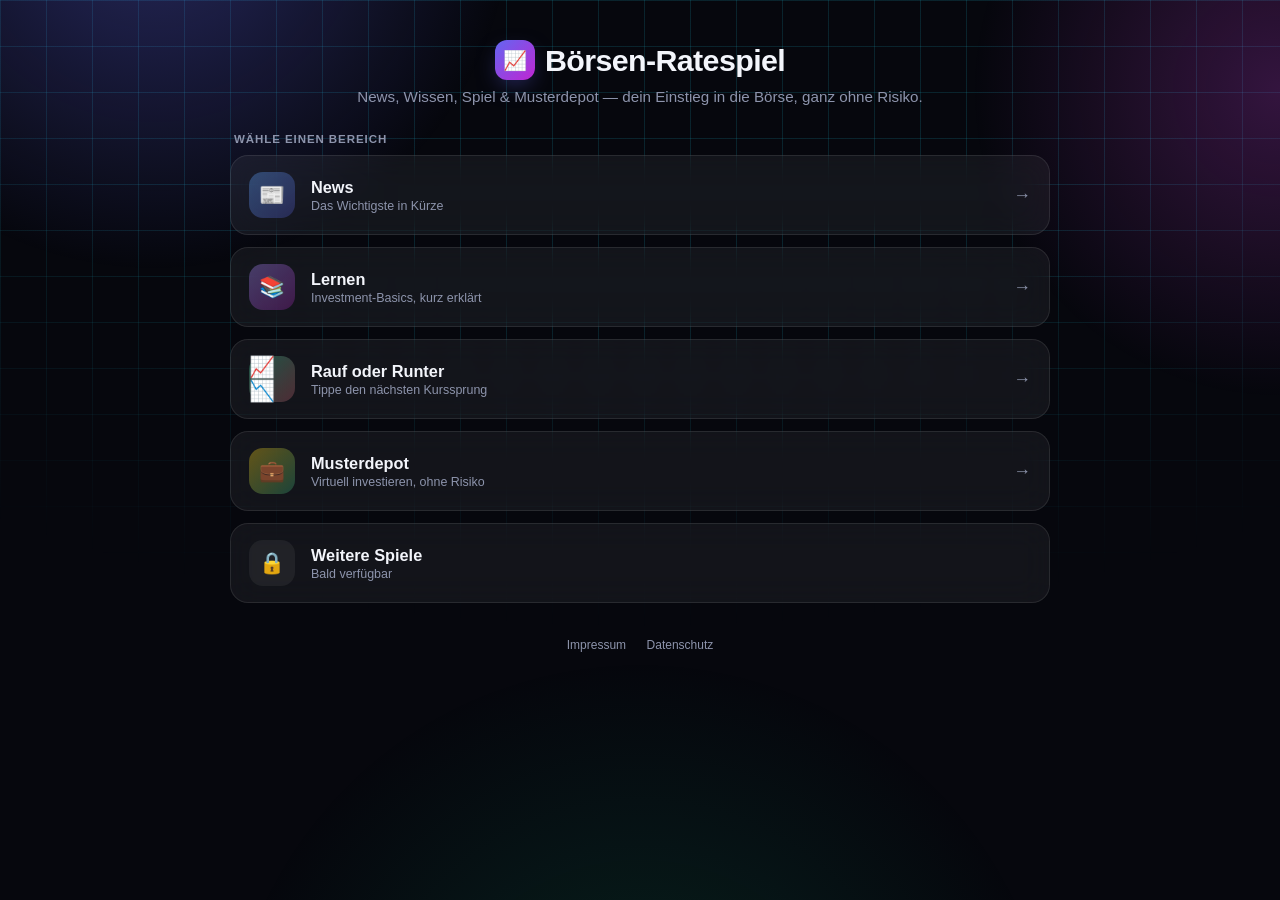
==== index.html @ 165e8d46 "Add subtle tech-grid background texture Dezentes, animiertes Punkt-/Liniengitter in der KI-Akzentfar" ====
<!DOCTYPE html>
<html lang="de">
<head>
<meta charset="UTF-8">
<meta name="viewport" content="width=device-width, initial-scale=1.0">
<title>Börsen-Ratespiel</title>
<meta name="description" content="News, Wissen, Spiel & Musterdepot — dein Einstieg in die Börse, ganz ohne Risiko.">
<meta name="theme-color" content="#06070d">

<meta property="og:type" content="website">
<meta property="og:locale" content="de_DE">
<meta property="og:title" content="Börsen-Ratespiel">
<meta property="og:description" content="News, Wissen, Spiel & Musterdepot — dein Einstieg in die Börse, ganz ohne Risiko.">
<meta property="og:image" content="https://wm-predit.github.io/boersen-ratespiel/og-image.jpg">
<meta property="og:url" content="https://wm-predit.github.io/boersen-ratespiel/">
<meta name="twitter:card" content="summary_large_image">
<meta name="twitter:title" content="Börsen-Ratespiel">
<meta name="twitter:description" content="News, Wissen, Spiel & Musterdepot — dein Einstieg in die Börse, ganz ohne Risiko.">
<meta name="twitter:image" content="https://wm-predit.github.io/boersen-ratespiel/og-image.jpg">

<link rel="manifest" href="manifest.json">
<link rel="icon" href="favicon.png">
<link rel="apple-touch-icon" href="apple-touch-icon.png">
<meta name="apple-mobile-web-app-capable" content="yes">
<meta name="apple-mobile-web-app-status-bar-style" content="black-translucent">
<meta name="apple-mobile-web-app-title" content="Börsenspiel">
<link rel="stylesheet" href="style.css">
</head>
<body>
  <div class="bg-grid" aria-hidden="true"></div>
  <div class="bg-glow" aria-hidden="true"></div>
  <div class="app">
    <header>
      <h1><span class="logo-badge">📈</span> Börsen-Ratespiel</h1>
      <p class="subtitle">News, Wissen, Spiel &amp; Musterdepot — dein Einstieg in die Börse, ganz ohne Risiko.</p>
    </header>

    <p class="menu-eyebrow">Wähle einen Bereich</p>
    <nav id="menu" class="menu">
      <button class="menu-item accent-blue" data-view="news-view">
        <span class="menu-icon">📰</span>
        <span class="menu-text">
          <span class="menu-label">News</span>
          <span class="menu-sub">Das Wichtigste in Kürze</span>
        </span>
        <span class="menu-arrow">→</span>
      </button>
      <button class="menu-item accent-purple" data-view="learn-view">
        <span class="menu-icon">📚</span>
        <span class="menu-text">
          <span class="menu-label">Lernen</span>
          <span class="menu-sub">Investment-Basics, kurz erklärt</span>
        </span>
        <span class="menu-arrow">→</span>
      </button>
      <button class="menu-item accent-game" data-view="game-view">
        <span class="menu-icon">📈📉</span>
        <span class="menu-text">
          <span class="menu-label">Rauf oder Runter</span>
          <span class="menu-sub">Tippe den nächsten Kurssprung</span>
        </span>
        <span class="menu-arrow">→</span>
      </button>
      <button class="menu-item accent-depot" data-view="depot-view">
        <span class="menu-icon">💼</span>
        <span class="menu-text">
          <span class="menu-label">Musterdepot</span>
          <span class="menu-sub">Virtuell investieren, ohne Risiko</span>
        </span>
        <span class="menu-arrow">→</span>
      </button>
      <button class="menu-item" disabled>
        <span class="menu-icon">🔒</span>
        <span class="menu-text">
          <span class="menu-label">Weitere Spiele</span>
          <span class="menu-sub">Bald verfügbar</span>
        </span>
      </button>
    </nav>

    <section id="news-view" class="view hidden">
      <button class="back-btn">← Zurück</button>

      <div class="ticker">
        <div id="tickerTrack" class="ticker-track"></div>
      </div>

      <div id="newsAiFazit" class="ai-fazit"></div>

      <div id="newsTop" class="news-top"></div>

      <div class="panel">
        <div class="depot-panel-head">
          <h2>📰 Markt-News</h2>
          <button id="newsShuffle" class="mini-btn">🔀 Neue Meldungen</button>
        </div>
        <ul id="newsList" class="info-list news-feed"></ul>
        <p class="panel-note">Kurz zusammengefasst, damit du nicht alles selbst durchlesen musst. Keine Anlageberatung.</p>
      </div>
    </section>

    <section id="learn-view" class="view hidden">
      <button class="back-btn">← Zurück</button>

      <div id="learnLevels" class="quiz-levels">
        <div class="panel">
          <h2>📚 Lernen</h2>
          <p class="panel-note quiz-intro">Wähle einen Schwierigkeitsgrad und beantworte Fragen zu Investment-Basics. 3 Leben, Punkte für jede richtige Antwort.</p>
          <ul id="learnLevelList" class="level-list"></ul>
        </div>
      </div>

      <div id="learnQuiz" class="quiz-play hidden">
        <div class="stats">
          <div class="stat"><span class="label">Frage</span><span id="quizProgress" class="value">1/5</span></div>
          <div class="stat"><span class="label">Punkte</span><span id="quizScore" class="value">0</span></div>
          <div class="stat"><span class="label">Leben</span><span id="quizLives" class="value">❤️❤️❤️</span></div>
        </div>

        <div class="quiz-progress-track"><div id="quizProgressBar" class="quiz-progress-bar"></div></div>

        <div class="panel quiz-panel">
          <h2 id="quizQuestion">Frage</h2>
          <ul id="quizAnswers" class="answer-list"></ul>
          <p id="quizExplanation" class="quiz-explanation hidden"></p>
          <button id="quizNext" class="btn next hidden">Weiter →</button>
        </div>
      </div>

      <div id="learnResult" class="quiz-result hidden">
        <div class="panel result-panel">
          <div id="resultEmoji" class="result-emoji">🎉</div>
          <h2 id="resultTitle">Geschafft!</h2>
          <p id="resultSummary" class="panel-note"></p>
          <div class="controls">
            <button id="resultRetry" class="btn next">Nochmal versuchen</button>
            <button id="resultBack" class="mini-btn">Zu den Leveln</button>
          </div>
        </div>
      </div>
    </section>

    <section id="depot-view" class="view hidden">
      <button class="back-btn">← Zurück</button>

      <div class="depot-hero">
        <span class="depot-hero-label">Kontostand</span>
        <span id="depotCash" class="depot-hero-value">0 €</span>
        <span id="depotReturn" class="depot-hero-return">0 %</span>
      </div>

      <div class="depot-substats">
        <div class="stat"><span class="label">Depotwert</span><span id="depotHoldingsValue" class="value">0 €</span></div>
        <div class="stat"><span class="label">Gesamt</span><span id="depotTotal" class="value">0 €</span></div>
      </div>

      <button id="aiAdvisorBtn" class="ai-advisor-btn">
        <span class="ai-advisor-icon">🤖</span>
        <span class="ai-advisor-text">
          <span class="ai-advisor-title">KI-Berater</span>
          <span class="ai-advisor-sub">Lass dein Depot analysieren</span>
        </span>
        <span class="ai-advisor-arrow">→</span>
      </button>

      <div class="panel depot-panel">
        <div class="depot-panel-head">
          <h2>💼 Musterdepot</h2>
          <button id="depotToggle" class="mini-btn start">▶️ Simulation starten</button>
        </div>
        <p id="depotLiveHint" class="live-hint hidden"><span class="live-dot"></span> Live — Kurse bewegen sich automatisch, du kannst jederzeit kaufen/verkaufen.</p>
        <ul id="depotStocks" class="stock-list"></ul>
        <p class="panel-note">Virtuelles Geld, fiktive Kurse (Random Walk) — kein echtes Marktdaten-Feed, keine Anlageberatung.</p>
      </div>

      <p class="hint depot-reset-hint">Etwas verklickt? <button id="depotReset" class="link-btn">Depot zurücksetzen</button></p>
    </section>

    <section id="game-view" class="view hidden">
      <button class="back-btn">← Zurück</button>

      <div class="stats">
        <div class="stat"><span class="label">Runde</span><span id="round" class="value">1</span></div>
        <div class="stat"><span class="label">Punkte</span><span id="score" class="value">0</span></div>
        <div class="stat"><span class="label">Serie</span><span id="streak" class="value">0</span><span id="multiplierBadge" class="multiplier-badge hidden">×1</span></div>
        <div class="stat"><span class="label">Bestserie</span><span id="best" class="value">0</span></div>
      </div>

      <div class="round-timer-track"><div id="roundTimerBar" class="round-timer-bar"></div></div>

      <div class="chart-wrap">
        <canvas id="chart" width="800" height="360"></canvas>
        <div id="banner" class="banner hidden"></div>
        <div id="streakToast" class="streak-toast hidden"></div>
      </div>

      <div class="controls">
        <button id="btnUp" class="btn up">📈 Rauf</button>
        <button id="btnDown" class="btn down">📉 Runter</button>
        <button id="btnNext" class="btn next hidden">Nächste Runde →</button>
      </div>

      <p class="hint">Hinweis: Die Kursverläufe sind zufällig simuliert (kein echtes Marktdaten-Feed) — nur zum Üben deines Gefühls für Trends, Volatilität und Rauschen.</p>
    </section>

    <footer class="app-footer">
      <a href="impressum.html">Impressum</a>
      <a href="datenschutz.html">Datenschutz</a>
    </footer>
  </div>

  <div id="confirmModal" class="modal-overlay hidden">
    <div class="modal-panel">
      <p id="confirmModalText"></p>
      <div class="controls">
        <button id="confirmModalCancel" class="mini-btn">Abbrechen</button>
        <button id="confirmModalOk" class="btn down">Zurücksetzen</button>
      </div>
    </div>
  </div>

  <div id="aiModal" class="modal-overlay hidden">
    <div class="modal-panel ai-panel">
      <div class="ai-chat-header">
        <span class="ai-avatar">🤖</span>
        <span class="ai-chat-title">KI-Berater</span>
        <button id="aiModalClose" class="ai-close" aria-label="Schließen">✕</button>
      </div>
      <div id="aiChatBody" class="ai-chat-body"></div>
      <p class="ai-disclaimer">Regelbasierte Analyse deines simulierten Depots, keine echte Anlageberatung.</p>
    </div>
  </div>

  <script src="script.js"></script>
</body>
</html>
---- style.css ----
@font-face {
  font-family: 'Outfit';
  font-style: normal;
  font-weight: 400 800;
  font-display: swap;
  src: url('fonts/outfit-variable.woff2') format('woff2-variations'), url('fonts/outfit-variable.woff2') format('woff2');
}

:root {
  --bg: #06070d;
  --panel: rgba(255, 255, 255, 0.055);
  --panel-border: rgba(255, 255, 255, 0.09);
  --panel-hover: rgba(255, 255, 255, 0.09);
  --text: #f3f5fb;
  --muted: #8d94ac;
  --green: #34d399;
  --green-2: #10b981;
  --red: #fb7185;
  --red-2: #f43f5e;
  --blue: #60a5fa;
  --blue-2: #6366f1;
  --purple: #a78bfa;
  --purple-2: #c026d3;
  --accent: #6366f1;
  --ai: #22d3ee;
  --ai-2: #0891b2;
  --shadow: 0 20px 50px -20px rgba(0, 0, 0, 0.6);
}

* { box-sizing: border-box; }

body {
  margin: 0;
  min-height: 100vh;
  background: var(--bg);
  color: var(--text);
  font-family: 'Outfit', -apple-system, BlinkMacSystemFont, "Segoe UI", Roboto, sans-serif;
  display: flex;
  justify-content: center;
  padding: 40px 16px;
  position: relative;
  overflow-x: hidden;
  -webkit-font-smoothing: antialiased;
}

.bg-glow {
  position: fixed;
  inset: 0;
  z-index: 0;
  pointer-events: none;
  background:
    radial-gradient(600px circle at 12% -10%, rgba(99, 102, 241, 0.35), transparent 60%),
    radial-gradient(560px circle at 100% 10%, rgba(217, 70, 239, 0.22), transparent 55%),
    radial-gradient(700px circle at 50% 120%, rgba(16, 185, 129, 0.16), transparent 60%);
  animation: drift 18s ease-in-out infinite alternate;
}

.bg-grid {
  position: fixed;
  inset: 0;
  z-index: 0;
  pointer-events: none;
  background-image:
    linear-gradient(rgba(34, 211, 238, 0.14) 1px, transparent 1px),
    linear-gradient(90deg, rgba(34, 211, 238, 0.14) 1px, transparent 1px);
  background-size: 46px 46px;
  mask-image: radial-gradient(ellipse 90% 70% at 50% 0%, #000 50%, transparent 100%);
  -webkit-mask-image: radial-gradient(ellipse 90% 70% at 50% 0%, #000 50%, transparent 100%);
  animation: gridDrift 30s linear infinite;
}

@keyframes gridDrift {
  from { background-position: 0 0, 0 0; }
  to { background-position: 42px 42px, 42px 42px; }
}

@keyframes drift {
  from { transform: translate3d(0, 0, 0) scale(1); }
  to { transform: translate3d(0, 20px, 0) scale(1.05); }
}

.app {
  width: 100%;
  max-width: 820px;
  position: relative;
  z-index: 1;
}

header {
  text-align: center;
  margin-bottom: 28px;
  animation: fadeInUp 0.5s ease both;
}

h1 {
  margin: 0 0 8px;
  font-size: 1.9rem;
  font-weight: 800;
  letter-spacing: -0.02em;
  display: flex;
  align-items: center;
  justify-content: center;
  gap: 10px;
}

.logo-badge {
  display: inline-flex;
  align-items: center;
  justify-content: center;
  width: 40px;
  height: 40px;
  border-radius: 12px;
  background: linear-gradient(135deg, var(--blue-2), var(--purple-2));
  font-size: 1.2rem;
  box-shadow: 0 8px 24px -8px rgba(99, 102, 241, 0.6);
}

.subtitle {
  margin: 0;
  color: var(--muted);
  font-size: 0.95rem;
}

/* Menu */

.menu-eyebrow {
  margin: 0 0 10px 4px;
  color: var(--muted);
  font-size: 0.72rem;
  font-weight: 700;
  text-transform: uppercase;
  letter-spacing: 0.08em;
  animation: fadeInUp 0.4s ease both;
}

.menu {
  display: flex;
  flex-direction: column;
  gap: 12px;
}

.menu-item {
  display: flex;
  align-items: center;
  gap: 16px;
  width: 100%;
  background: var(--panel);
  border: 1px solid var(--panel-border);
  backdrop-filter: blur(16px);
  -webkit-backdrop-filter: blur(16px);
  color: var(--text);
  border-radius: 18px;
  padding: 16px 18px;
  font-family: inherit;
  text-align: left;
  cursor: pointer;
  transition: transform 0.18s cubic-bezier(.2,.8,.2,1), background 0.18s ease, box-shadow 0.18s ease, border-color 0.18s ease;
  opacity: 0;
  animation: fadeInUp 0.5s cubic-bezier(.2,.8,.2,1) forwards;
}

.menu:nth-child(1) .menu-item:nth-child(1) { animation-delay: 0.05s; }
.menu .menu-item:nth-child(1) { animation-delay: 0.05s; }
.menu .menu-item:nth-child(2) { animation-delay: 0.12s; }
.menu .menu-item:nth-child(3) { animation-delay: 0.19s; }
.menu .menu-item:nth-child(4) { animation-delay: 0.26s; }

.menu-item:not(:disabled):hover {
  transform: translateY(-2px);
  background: var(--panel-hover);
  border-color: rgba(255, 255, 255, 0.16);
  box-shadow: var(--shadow);
}

.menu-item:not(:disabled):active { transform: translateY(0) scale(0.98); }
.menu-item:disabled { opacity: 0.35; cursor: default; }

.menu-icon {
  flex-shrink: 0;
  display: flex;
  align-items: center;
  justify-content: center;
  width: 46px;
  height: 46px;
  border-radius: 14px;
  font-size: 1.3rem;
  background: rgba(255, 255, 255, 0.06);
}

.menu-item.accent-blue .menu-icon { background: linear-gradient(135deg, rgba(96,165,250,0.35), rgba(99,102,241,0.25)); }
.menu-item.accent-purple .menu-icon { background: linear-gradient(135deg, rgba(167,139,250,0.35), rgba(192,38,211,0.25)); }
.menu-item.accent-game .menu-icon { background: linear-gradient(135deg, rgba(52,211,153,0.35), rgba(251,113,133,0.25)); }
.menu-item.accent-depot .menu-icon { background: linear-gradient(135deg, rgba(250,204,21,0.35), rgba(52,211,153,0.25)); }

.menu-text {
  flex: 1;
  display: flex;
  flex-direction: column;
  gap: 2px;
  min-width: 0;
}

.menu-label { font-size: 1.02rem; font-weight: 700; }
.menu-sub { font-size: 0.78rem; color: var(--muted); }

.menu-arrow {
  color: var(--muted);
  font-size: 1.1rem;
  transition: transform 0.18s ease, color 0.18s ease;
}

.menu-item:not(:disabled):hover .menu-arrow {
  transform: translateX(3px);
  color: var(--text);
}

/* Views */

.view {
  animation: fadeInUp 0.35s cubic-bezier(.2,.8,.2,1) both;
}

.view.hidden { display: none !important; }

.back-btn {
  display: inline-flex;
  align-items: center;
  gap: 6px;
  background: none;
  border: none;
  color: var(--muted);
  font-family: inherit;
  font-size: 0.9rem;
  font-weight: 600;
  cursor: pointer;
  padding: 8px 0;
  margin-bottom: 12px;
  transition: color 0.15s ease, transform 0.15s ease;
}

.back-btn:hover { color: var(--text); transform: translateX(-2px); }

@keyframes fadeInUp {
  from { opacity: 0; transform: translateY(14px); }
  to { opacity: 1; transform: translateY(0); }
}

/* Game */

.stats {
  display: flex;
  justify-content: space-between;
  gap: 12px;
  margin-bottom: 18px;
}

@media (max-width: 480px) {
  .stats {
    flex-wrap: wrap;
  }
  .stats .stat {
    flex: 1 1 calc(50% - 6px);
  }
}

.stat {
  position: relative;
  flex: 1;
  background: var(--panel);
  border: 1px solid var(--panel-border);
  border-radius: 14px;
  padding: 12px 10px;
  text-align: center;
}

.multiplier-badge {
  position: absolute;
  top: -8px;
  right: -6px;
  background: linear-gradient(135deg, #facc15, #fb923c);
  color: #1a1200;
  font-size: 0.62rem;
  font-weight: 800;
  padding: 3px 7px;
  border-radius: 999px;
  box-shadow: 0 4px 10px -2px rgba(250, 204, 21, 0.6);
  animation: badgePop 0.3s cubic-bezier(.2,.8,.2,1) both;
}

@keyframes badgePop {
  from { transform: scale(0); }
  to { transform: scale(1); }
}

.round-timer-track {
  height: 6px;
  border-radius: 6px;
  background: rgba(255, 255, 255, 0.08);
  margin-bottom: 14px;
  overflow: hidden;
}

.round-timer-bar {
  height: 100%;
  background: linear-gradient(90deg, var(--blue-2), var(--purple-2));
  border-radius: 6px;
  transition: width 0.1s linear;
}

.round-timer-bar.urgent {
  background: linear-gradient(90deg, var(--red-2), var(--red));
}

.streak-toast {
  position: absolute;
  top: 14px;
  left: 50%;
  transform: translateX(-50%) scale(0.8);
  background: linear-gradient(135deg, rgba(250, 204, 21, 0.22), rgba(251, 146, 60, 0.22));
  border: 1px solid rgba(250, 204, 21, 0.5);
  color: #facc15;
  font-weight: 800;
  font-size: 0.85rem;
  padding: 8px 16px;
  border-radius: 999px;
  white-space: nowrap;
  opacity: 0;
}

.streak-toast.pop {
  animation: streakToastPop 1.8s cubic-bezier(.2,.8,.2,1) both;
}

@keyframes streakToastPop {
  0% { opacity: 0; transform: translateX(-50%) scale(0.8) translateY(-6px); }
  15% { opacity: 1; transform: translateX(-50%) scale(1.05) translateY(0); }
  25% { transform: translateX(-50%) scale(1) translateY(0); }
  80% { opacity: 1; }
  100% { opacity: 0; transform: translateX(-50%) scale(0.95) translateY(-4px); }
}

.stat .label {
  display: block;
  font-size: 0.68rem;
  color: var(--muted);
  text-transform: uppercase;
  letter-spacing: 0.06em;
}

.stat .value {
  display: block;
  font-size: 1.5rem;
  font-weight: 800;
  margin-top: 3px;
  font-variant-numeric: tabular-nums;
  transition: transform 0.25s cubic-bezier(.2,.8,.2,1);
}

.stat .value.bump { transform: scale(1.25); }

.chart-wrap {
  position: relative;
  background: var(--panel);
  border: 1px solid var(--panel-border);
  border-radius: 20px;
  padding: 14px;
  margin-bottom: 20px;
  box-shadow: var(--shadow);
}

canvas {
  width: 100%;
  height: auto;
  display: block;
  border-radius: 12px;
}

.banner {
  position: absolute;
  top: 50%;
  left: 50%;
  transform: translate(-50%, -50%) scale(0.9);
  padding: 16px 26px;
  border-radius: 16px;
  font-size: 1.35rem;
  font-weight: 800;
  text-align: center;
  backdrop-filter: blur(10px);
  -webkit-backdrop-filter: blur(10px);
  box-shadow: 0 16px 40px -12px rgba(0,0,0,0.6);
  animation: popIn 0.35s cubic-bezier(.2,.8,.2,1) both;
}

@keyframes popIn {
  from { opacity: 0; transform: translate(-50%, -50%) scale(0.75); }
  to { opacity: 1; transform: translate(-50%, -50%) scale(1); }
}

.banner.hidden { display: none; }
.banner.correct { background: rgba(52, 211, 153, 0.16); color: var(--green); border: 1px solid rgba(52, 211, 153, 0.4); }
.banner.wrong { background: rgba(251, 113, 133, 0.16); color: var(--red); border: 1px solid rgba(251, 113, 133, 0.4); }

.controls {
  display: flex;
  gap: 12px;
  margin-bottom: 16px;
}

.btn {
  flex: 1;
  padding: 15px 16px;
  border: none;
  border-radius: 14px;
  font-family: inherit;
  font-size: 1rem;
  font-weight: 700;
  cursor: pointer;
  transition: transform 0.15s cubic-bezier(.2,.8,.2,1), box-shadow 0.15s ease, opacity 0.15s ease;
  color: white;
}

.btn:not(:disabled):hover { transform: translateY(-2px); }
.btn:not(:disabled):active { transform: translateY(0) scale(0.97); }
.btn:disabled { opacity: 0.35; cursor: default; }

.btn.up {
  background: linear-gradient(135deg, var(--green), var(--green-2));
  box-shadow: 0 12px 24px -10px rgba(16, 185, 129, 0.6);
}

.btn.down {
  background: linear-gradient(135deg, var(--red), var(--red-2));
  box-shadow: 0 12px 24px -10px rgba(244, 63, 94, 0.6);
}

.btn.next {
  background: linear-gradient(135deg, var(--blue-2), var(--purple-2));
  box-shadow: 0 12px 24px -10px rgba(99, 102, 241, 0.6);
  flex: 1 1 100%;
}

.hint {
  text-align: center;
  color: var(--muted);
  font-size: 0.8rem;
  margin-top: 8px;
}

/* Panels (News / Lernen) */

.panel {
  background: var(--panel);
  border: 1px solid var(--panel-border);
  border-radius: 20px;
  padding: 18px 20px;
  margin-top: 4px;
  box-shadow: var(--shadow);
}

.panel h2 {
  margin: 0 0 14px;
  font-size: 1.15rem;
  font-weight: 800;
}

.info-list {
  list-style: none;
  margin: 0;
  padding: 0;
  display: flex;
  flex-direction: column;
  gap: 4px;
}

.info-list li {
  display: flex;
  flex-direction: column;
  gap: 3px;
  padding: 12px 14px;
  border-left: 3px solid var(--accent);
  border-radius: 0 12px 12px 0;
  background: rgba(255, 255, 255, 0.03);
  transition: background 0.15s ease, transform 0.15s ease;
}

.info-list li:hover {
  background: rgba(255, 255, 255, 0.06);
  transform: translateX(2px);
}

.info-list li:nth-child(4n+1) { border-left-color: var(--blue); }
.info-list li:nth-child(4n+2) { border-left-color: var(--purple); }
.info-list li:nth-child(4n+3) { border-left-color: var(--green); }
.info-list li:nth-child(4n+4) { border-left-color: var(--red); }

.info-headline {
  font-weight: 700;
  font-size: 0.95rem;
}

.info-desc {
  color: var(--muted);
  font-size: 0.85rem;
  line-height: 1.45;
}

.panel-note {
  margin: 16px 0 0;
  color: var(--muted);
  font-size: 0.72rem;
  text-align: center;
}

/* News */

.ticker {
  position: relative;
  overflow: hidden;
  background: linear-gradient(90deg, rgba(251, 113, 133, 0.16), rgba(250, 204, 21, 0.12));
  border: 1px solid rgba(251, 113, 133, 0.3);
  border-radius: 12px;
  padding: 8px 0;
  margin-bottom: 16px;
}

.ticker::before {
  content: '🔴 LIVE';
  position: absolute;
  left: 0;
  top: 0;
  bottom: 0;
  display: flex;
  align-items: center;
  padding: 0 10px;
  font-size: 0.68rem;
  font-weight: 800;
  background: var(--bg);
  color: var(--red);
  z-index: 2;
  box-shadow: 8px 0 12px -4px var(--bg);
}

.ticker-track {
  display: inline-block;
  white-space: nowrap;
  padding-left: 90px;
  font-size: 0.78rem;
  font-weight: 600;
  color: var(--text);
  animation: tickerScroll 30s linear infinite;
}

@keyframes tickerScroll {
  from { transform: translateX(0); }
  to { transform: translateX(-50%); }
}

.news-top {
  position: relative;
  background: linear-gradient(135deg, rgba(250, 204, 21, 0.14), rgba(251, 146, 60, 0.08));
  border: 1px solid rgba(250, 204, 21, 0.35);
  border-radius: 20px;
  padding: 20px 20px 18px;
  margin-bottom: 16px;
  box-shadow: var(--shadow);
}

.news-top-ribbon {
  display: inline-block;
  background: linear-gradient(135deg, #facc15, #fb923c);
  color: #1a1200;
  font-size: 0.68rem;
  font-weight: 800;
  padding: 4px 10px;
  border-radius: 999px;
  margin-bottom: 10px;
}

.news-top h3 {
  margin: 8px 0 6px;
  font-size: 1.15rem;
  font-weight: 800;
}

.news-top p {
  margin: 0;
  color: var(--muted);
  font-size: 0.88rem;
  line-height: 1.5;
}

.news-chip {
  display: inline-block;
  font-size: 0.65rem;
  font-weight: 700;
  padding: 3px 8px;
  border-radius: 999px;
  margin-right: 6px;
}

.news-chip.category {
  background: rgba(96, 165, 250, 0.18);
  color: var(--blue);
}

.news-chip.sentiment {
  background: rgba(255, 255, 255, 0.08);
  color: var(--text);
}

.news-meta {
  display: flex;
  align-items: center;
  gap: 4px;
  margin-bottom: 2px;
}

.news-impact {
  margin-left: auto;
  font-size: 0.7rem;
  opacity: 0.9;
}

.news-feed li {
  animation: fadeInUp 0.3s ease both;
}

.news-feed li:nth-child(1) { animation-delay: 0.05s; }
.news-feed li:nth-child(2) { animation-delay: 0.1s; }
.news-feed li:nth-child(3) { animation-delay: 0.15s; }

/* Musterdepot */

.depot-hero {
  text-align: center;
  background: var(--panel);
  border: 1px solid var(--panel-border);
  border-radius: 20px;
  padding: 22px 16px 18px;
  margin-bottom: 12px;
  box-shadow: var(--shadow);
}

.depot-hero-label {
  display: block;
  font-size: 0.72rem;
  font-weight: 700;
  color: var(--muted);
  text-transform: uppercase;
  letter-spacing: 0.06em;
}

.depot-hero-value {
  display: block;
  font-size: 2.6rem;
  font-weight: 800;
  font-variant-numeric: tabular-nums;
  margin: 4px 0 10px;
  line-height: 1.1;
}

.depot-hero-return {
  display: inline-block;
  background: rgba(255, 255, 255, 0.07);
  padding: 4px 14px;
  border-radius: 999px;
  font-size: 0.85rem;
  font-weight: 700;
}

.depot-substats {
  display: grid;
  grid-template-columns: 1fr 1fr;
  gap: 12px;
  margin-bottom: 18px;
}

.depot-panel-head {
  display: flex;
  align-items: center;
  justify-content: space-between;
  gap: 12px;
  margin-bottom: 14px;
}

.depot-panel-head h2 { margin: 0; }

.mini-btn {
  background: rgba(255, 255, 255, 0.08);
  border: 1px solid var(--panel-border);
  color: var(--text);
  font-family: inherit;
  font-size: 0.78rem;
  font-weight: 700;
  padding: 8px 12px;
  border-radius: 10px;
  cursor: pointer;
  transition: transform 0.15s ease, background 0.15s ease;
  white-space: nowrap;
}

.mini-btn:hover:not(:disabled) { background: rgba(255, 255, 255, 0.14); transform: translateY(-1px); }
.mini-btn:active:not(:disabled) { transform: translateY(0) scale(0.96); }
.mini-btn:disabled { opacity: 0.3; cursor: default; }

.mini-btn.buy { background: rgba(52, 211, 153, 0.18); border-color: rgba(52, 211, 153, 0.4); color: var(--green); }
.mini-btn.buy:hover:not(:disabled) { background: rgba(52, 211, 153, 0.28); }

.mini-btn.sell { background: rgba(251, 113, 133, 0.18); border-color: rgba(251, 113, 133, 0.4); color: var(--red); }
.mini-btn.sell:hover:not(:disabled) { background: rgba(251, 113, 133, 0.28); }

.mini-btn.start { background: rgba(52, 211, 153, 0.18); border-color: rgba(52, 211, 153, 0.4); color: var(--green); }
.mini-btn.start:hover:not(:disabled) { background: rgba(52, 211, 153, 0.28); }

.mini-btn.stop { background: rgba(250, 204, 21, 0.18); border-color: rgba(250, 204, 21, 0.4); color: #facc15; }
.mini-btn.stop:hover:not(:disabled) { background: rgba(250, 204, 21, 0.28); }

.live-hint {
  display: flex;
  align-items: center;
  gap: 8px;
  margin: 0 0 14px;
  font-size: 0.78rem;
  color: var(--muted);
}

.live-dot {
  width: 8px;
  height: 8px;
  border-radius: 50%;
  background: var(--green);
  box-shadow: 0 0 0 rgba(52, 211, 153, 0.6);
  animation: livePulse 1.6s ease infinite;
}

@keyframes livePulse {
  0% { box-shadow: 0 0 0 0 rgba(52, 211, 153, 0.6); }
  70% { box-shadow: 0 0 0 6px rgba(52, 211, 153, 0); }
  100% { box-shadow: 0 0 0 0 rgba(52, 211, 153, 0); }
}

.stock-price.flash-up, .stock-price.flash-down {
  border-radius: 4px;
  animation: priceFlash 1s ease;
}

.stock-price.flash-up { color: var(--green); }
.stock-price.flash-down { color: var(--red); }

@keyframes priceFlash {
  from { background: rgba(255, 255, 255, 0.18); }
  to { background: transparent; }
}

.stock-list {
  list-style: none;
  margin: 0;
  padding: 0;
  display: flex;
  flex-direction: column;
  gap: 8px;
}

.stock-row {
  display: flex;
  align-items: center;
  justify-content: space-between;
  gap: 12px;
  padding: 12px 14px;
  background: rgba(255, 255, 255, 0.03);
  border-radius: 12px;
  flex-wrap: wrap;
}

.stock-info {
  display: flex;
  flex-direction: column;
  gap: 2px;
  min-width: 0;
}

.stock-name { font-weight: 700; font-size: 0.95rem; }
.stock-price { font-size: 0.8rem; color: var(--muted); }
.stock-position { font-size: 0.78rem; color: var(--blue); }

.stock-actions {
  display: flex;
  gap: 8px;
  flex-shrink: 0;
}

.link-btn {
  background: none;
  border: none;
  color: var(--blue);
  font-family: inherit;
  font-size: inherit;
  font-weight: 700;
  cursor: pointer;
  padding: 0;
  text-decoration: underline;
}

.depot-reset-hint { margin-top: 14px; }

/* Lernen: Quiz */

.quiz-intro { margin: 0 0 16px; text-align: left; }

.level-list {
  list-style: none;
  margin: 0;
  padding: 0;
  display: flex;
  flex-direction: column;
  gap: 10px;
}

.level-row .level-btn { width: 100%; }

.quiz-progress-track {
  height: 6px;
  border-radius: 6px;
  background: rgba(255, 255, 255, 0.08);
  margin-bottom: 16px;
  overflow: hidden;
}

.quiz-progress-bar {
  height: 100%;
  background: linear-gradient(90deg, var(--blue-2), var(--purple-2));
  border-radius: 6px;
  transition: width 0.3s ease;
}

.quiz-panel h2 { font-size: 1.15rem; line-height: 1.4; }

.answer-list {
  list-style: none;
  margin: 0;
  padding: 0;
  display: flex;
  flex-direction: column;
  gap: 10px;
}

.answer-btn {
  width: 100%;
  text-align: left;
  background: rgba(255, 255, 255, 0.05);
  border: 1px solid var(--panel-border);
  color: var(--text);
  font-family: inherit;
  font-size: 0.92rem;
  font-weight: 600;
  padding: 13px 16px;
  border-radius: 12px;
  cursor: pointer;
  transition: background 0.15s ease, transform 0.15s ease, border-color 0.15s ease;
}

.answer-btn:not(:disabled):hover {
  background: rgba(255, 255, 255, 0.09);
  transform: translateY(-1px);
}

.answer-btn:disabled { cursor: default; }

.answer-btn.correct {
  background: rgba(52, 211, 153, 0.2);
  border-color: var(--green);
  color: var(--green);
}

.answer-btn.wrong {
  background: rgba(251, 113, 133, 0.2);
  border-color: var(--red);
  color: var(--red);
}

.quiz-explanation {
  margin: 14px 0 0;
  padding: 12px 14px;
  border-radius: 12px;
  font-size: 0.85rem;
  line-height: 1.5;
  background: rgba(255, 255, 255, 0.04);
}

.quiz-explanation.correct { color: var(--green); }
.quiz-explanation.wrong { color: var(--red); }

#quizNext { margin-top: 16px; }

.result-panel {
  text-align: center;
  padding: 32px 20px;
  animation: resultPopIn 0.4s cubic-bezier(.2,.8,.2,1) both;
}

@keyframes resultPopIn {
  from { opacity: 0; transform: scale(0.9); }
  to { opacity: 1; transform: scale(1); }
}

.result-emoji { font-size: 3rem; margin-bottom: 8px; }

.result-panel h2 { margin: 0 0 8px; font-size: 1.4rem; }

.result-panel .controls { margin-top: 20px; margin-bottom: 0; }

/* Confirm modal */

.modal-overlay {
  position: fixed;
  inset: 0;
  z-index: 100;
  display: flex;
  align-items: center;
  justify-content: center;
  padding: 20px;
  background: rgba(6, 7, 13, 0.7);
  backdrop-filter: blur(4px);
  -webkit-backdrop-filter: blur(4px);
  animation: fadeInUp 0.2s ease both;
}

.modal-overlay.hidden { display: none !important; }

.modal-panel {
  width: 100%;
  max-width: 360px;
  background: var(--panel);
  border: 1px solid var(--panel-border);
  border-radius: 18px;
  padding: 22px 20px;
  box-shadow: var(--shadow);
  backdrop-filter: blur(20px);
  -webkit-backdrop-filter: blur(20px);
  animation: resultPopIn 0.25s cubic-bezier(.2,.8,.2,1) both;
}

.modal-panel p {
  margin: 0 0 18px;
  font-size: 0.92rem;
  line-height: 1.5;
  text-align: center;
}

.modal-panel .controls { margin: 0; }

/* Legal pages (Impressum / Datenschutz) */

.legal-panel h2 {
  margin: 24px 0 8px;
  font-size: 1rem;
}

.legal-panel h2:first-child { margin-top: 0; }

.legal-panel p {
  margin: 0 0 4px;
  color: var(--muted);
  font-size: 0.88rem;
  line-height: 1.6;
}

.legal-panel a { color: var(--blue); }

.app-footer {
  text-align: center;
  margin-top: 28px;
  padding-top: 4px;
}

.app-footer a {
  color: var(--muted);
  font-size: 0.75rem;
  text-decoration: none;
  margin: 0 8px;
}

.app-footer a:hover { color: var(--text); text-decoration: underline; }

/* KI-Berater */

.ai-advisor-btn {
  display: flex;
  align-items: center;
  gap: 14px;
  width: 100%;
  background: linear-gradient(135deg, rgba(34, 211, 238, 0.14), rgba(8, 145, 178, 0.08));
  border: 1px solid rgba(34, 211, 238, 0.35);
  border-radius: 18px;
  padding: 14px 18px;
  margin-bottom: 16px;
  color: var(--text);
  font-family: inherit;
  text-align: left;
  cursor: pointer;
  position: relative;
  overflow: hidden;
  transition: transform 0.15s ease, border-color 0.15s ease;
}

.ai-advisor-btn::before {
  content: '';
  position: absolute;
  inset: -2px;
  border-radius: 20px;
  padding: 2px;
  background: conic-gradient(from 0deg, var(--ai), transparent 30%, var(--ai), transparent 60%, var(--ai));
  -webkit-mask: linear-gradient(#000 0 0) content-box, linear-gradient(#000 0 0);
  -webkit-mask-composite: xor;
  mask-composite: exclude;
  opacity: 0.5;
  animation: aiGlowSpin 4s linear infinite;
  pointer-events: none;
}

@keyframes aiGlowSpin {
  to { transform: rotate(360deg); }
}

.ai-advisor-btn:hover { transform: translateY(-2px); border-color: rgba(34, 211, 238, 0.6); }
.ai-advisor-btn:active { transform: translateY(0) scale(0.98); }

.ai-advisor-icon {
  flex-shrink: 0;
  display: flex;
  align-items: center;
  justify-content: center;
  width: 44px;
  height: 44px;
  border-radius: 14px;
  font-size: 1.3rem;
  background: rgba(34, 211, 238, 0.16);
}

.ai-advisor-text { flex: 1; display: flex; flex-direction: column; gap: 2px; }
.ai-advisor-title { font-weight: 700; font-size: 0.98rem; color: var(--ai); }
.ai-advisor-sub { font-size: 0.78rem; color: var(--muted); }
.ai-advisor-arrow { color: var(--ai); font-size: 1.1rem; }

.ai-panel {
  max-width: 420px;
  display: flex;
  flex-direction: column;
  max-height: 80vh;
}

.ai-chat-header {
  display: flex;
  align-items: center;
  gap: 10px;
  margin-bottom: 14px;
}

.ai-avatar {
  width: 36px;
  height: 36px;
  border-radius: 50%;
  background: linear-gradient(135deg, var(--ai), var(--ai-2));
  display: flex;
  align-items: center;
  justify-content: center;
  font-size: 1.05rem;
  flex-shrink: 0;
}

.ai-chat-title { font-weight: 800; flex: 1; }

.ai-close {
  background: rgba(255, 255, 255, 0.08);
  border: none;
  color: var(--text);
  width: 28px;
  height: 28px;
  border-radius: 50%;
  cursor: pointer;
  font-size: 0.85rem;
}

.ai-chat-body {
  display: flex;
  flex-direction: column;
  gap: 10px;
  overflow-y: auto;
  min-height: 100px;
}

.ai-bubble {
  background: rgba(34, 211, 238, 0.1);
  border: 1px solid rgba(34, 211, 238, 0.25);
  border-radius: 14px 14px 14px 4px;
  padding: 12px 14px;
  font-size: 0.88rem;
  line-height: 1.5;
  align-self: flex-start;
  max-width: 100%;
  animation: aiBubbleIn 0.25s cubic-bezier(.2,.8,.2,1) both;
}

@keyframes aiBubbleIn {
  from { opacity: 0; transform: translateY(6px) scale(0.97); }
  to { opacity: 1; transform: translateY(0) scale(1); }
}

.ai-typing-bubble { padding: 14px 18px; }

.ai-typing-dots { display: inline-flex; gap: 4px; }

.ai-typing-dots span {
  width: 7px;
  height: 7px;
  border-radius: 50%;
  background: var(--ai);
  animation: aiTypingBounce 1.2s ease-in-out infinite;
}

.ai-typing-dots span:nth-child(2) { animation-delay: 0.15s; }
.ai-typing-dots span:nth-child(3) { animation-delay: 0.3s; }

@keyframes aiTypingBounce {
  0%, 60%, 100% { transform: translateY(0); opacity: 0.5; }
  30% { transform: translateY(-5px); opacity: 1; }
}

.ai-disclaimer {
  margin: 14px 0 0;
  font-size: 0.68rem;
  color: var(--muted);
  text-align: center;
}

.ai-fazit {
  background: rgba(34, 211, 238, 0.08);
  border: 1px solid rgba(34, 211, 238, 0.25);
  border-radius: 12px;
  padding: 10px 14px;
  margin-bottom: 14px;
  font-size: 0.82rem;
  color: var(--text);
  line-height: 1.5;
}

.ai-badge {
  display: inline-block;
  background: linear-gradient(135deg, var(--ai), var(--ai-2));
  color: #052228;
  font-weight: 800;
  font-size: 0.68rem;
  padding: 3px 9px;
  border-radius: 999px;
  margin-right: 8px;
}

/* Confetti */

.confetti-piece {
  position: fixed;
  top: -12px;
  z-index: 50;
  border-radius: 2px;
  pointer-events: none;
  animation: confetti-fall linear forwards;
}

@keyframes confetti-fall {
  to { transform: translateY(110vh) rotate(540deg); opacity: 0.9; }
}

.hidden { display: none !important; }

@media (prefers-reduced-motion: reduce) {
  *, *::before, *::after { animation-duration: 0.01ms !important; animation-iteration-count: 1 !important; }
}
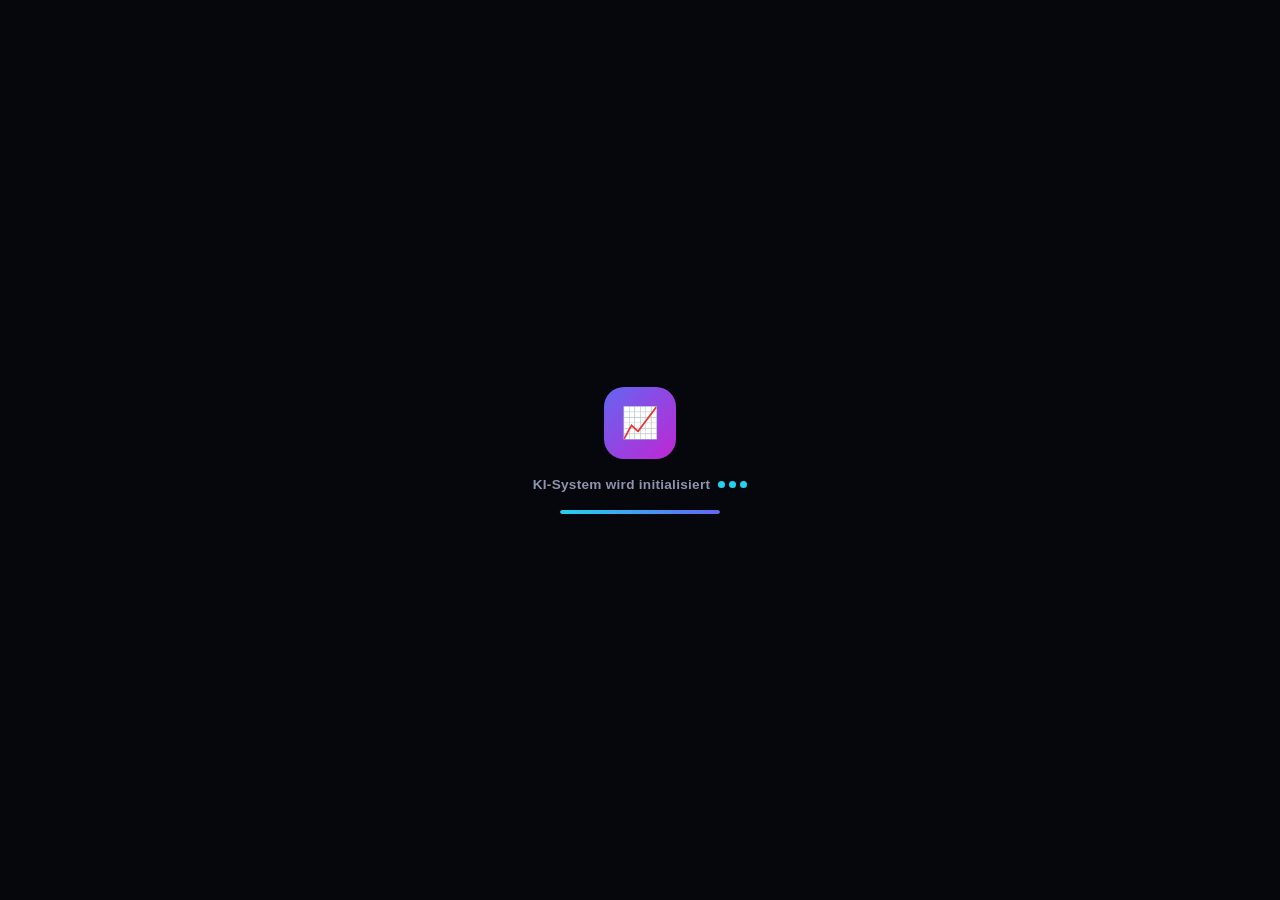
==== commit 32433503: "Add AI-themed boot splash on first load Kurze "KI-System wird initialisiert..."-Animation (~1.3s) be" ====
--- a/index.html
+++ b/index.html
@@ -27,6 +27,17 @@
 <link rel="stylesheet" href="style.css">
 </head>
 <body>
+  <div id="bootSplash" class="boot-splash">
+    <div class="boot-badge">📈</div>
+    <div class="boot-text">KI-System wird initialisiert<span class="ai-typing-dots"><span></span><span></span><span></span></span></div>
+    <div class="boot-bar-track"><div class="boot-bar-fill"></div></div>
+  </div>
+  <script>
+    if (sessionStorage.getItem('boersenspiel_booted')) {
+      document.getElementById('bootSplash').style.display = 'none';
+    }
+  </script>
+
   <div class="bg-grid" aria-hidden="true"></div>
   <div class="bg-glow" aria-hidden="true"></div>
   <div class="app">
--- a/style.css
+++ b/style.css
@@ -982,6 +982,74 @@
 
 .app-footer a:hover { color: var(--text); text-decoration: underline; }
 
+/* Boot-Splash */
+
+.boot-splash {
+  position: fixed;
+  inset: 0;
+  z-index: 300;
+  display: flex;
+  flex-direction: column;
+  align-items: center;
+  justify-content: center;
+  gap: 18px;
+  background: var(--bg);
+  transition: opacity 0.5s ease;
+}
+
+.boot-splash.hide { opacity: 0; pointer-events: none; }
+
+.boot-badge {
+  width: 72px;
+  height: 72px;
+  border-radius: 20px;
+  background: linear-gradient(135deg, var(--blue-2), var(--purple-2));
+  display: flex;
+  align-items: center;
+  justify-content: center;
+  font-size: 1.9rem;
+  box-shadow: 0 0 0 0 rgba(34, 211, 238, 0.5);
+  animation: bootPulse 1.6s ease-in-out infinite;
+}
+
+@keyframes bootPulse {
+  0% { box-shadow: 0 0 0 0 rgba(34, 211, 238, 0.5); }
+  70% { box-shadow: 0 0 0 22px rgba(34, 211, 238, 0); }
+  100% { box-shadow: 0 0 0 0 rgba(34, 211, 238, 0); }
+}
+
+.boot-text {
+  display: flex;
+  align-items: center;
+  gap: 8px;
+  color: var(--muted);
+  font-size: 0.85rem;
+  font-weight: 600;
+  letter-spacing: 0.02em;
+}
+
+.boot-text .ai-typing-dots span { background: var(--ai); }
+
+.boot-bar-track {
+  width: 160px;
+  height: 4px;
+  border-radius: 4px;
+  background: rgba(255, 255, 255, 0.08);
+  overflow: hidden;
+}
+
+.boot-bar-fill {
+  height: 100%;
+  width: 0%;
+  border-radius: 4px;
+  background: linear-gradient(90deg, var(--ai), var(--blue-2));
+  animation: bootFill 1.1s ease forwards;
+}
+
+@keyframes bootFill {
+  to { width: 100%; }
+}
+
 /* KI-Berater */
 
 .ai-advisor-btn {
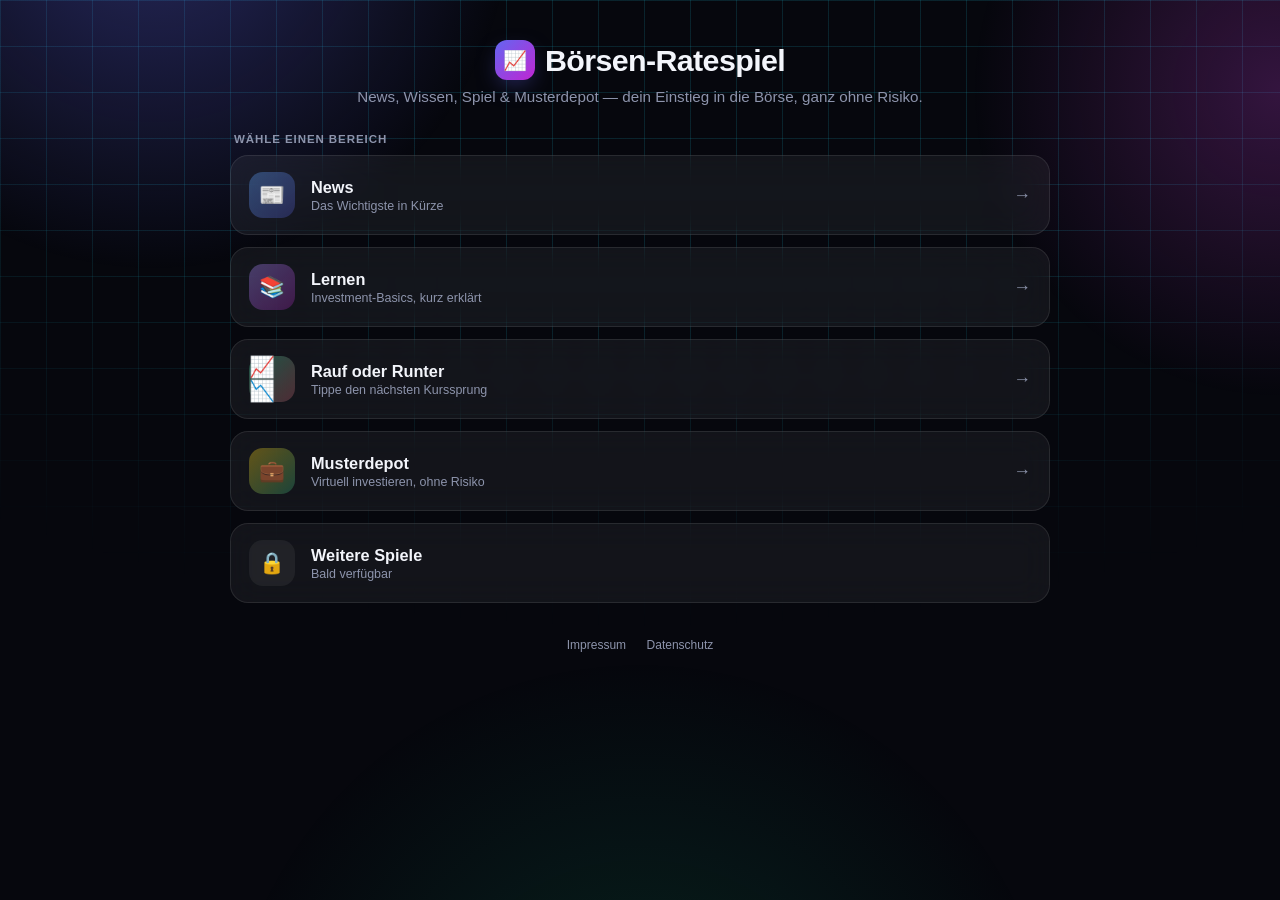
==== commit 0c6aa694: "Add privacy-friendly visitor analytics (GoatCounter) Max wollte sehen, wie viele Leute die App schon" ====
--- a/index.html
+++ b/index.html
@@ -6,17 +6,18 @@
 <title>Börsen-Ratespiel</title>
 <meta name="description" content="News, Wissen, Spiel & Musterdepot — dein Einstieg in die Börse, ganz ohne Risiko.">
 <meta name="theme-color" content="#06070d">
+<link rel="canonical" href="https://boersen-ratespiel.github.io/">
 
 <meta property="og:type" content="website">
 <meta property="og:locale" content="de_DE">
 <meta property="og:title" content="Börsen-Ratespiel">
 <meta property="og:description" content="News, Wissen, Spiel & Musterdepot — dein Einstieg in die Börse, ganz ohne Risiko.">
-<meta property="og:image" content="https://wm-predit.github.io/boersen-ratespiel/og-image.jpg">
-<meta property="og:url" content="https://wm-predit.github.io/boersen-ratespiel/">
+<meta property="og:image" content="https://boersen-ratespiel.github.io/og-image.jpg">
+<meta property="og:url" content="https://boersen-ratespiel.github.io/">
 <meta name="twitter:card" content="summary_large_image">
 <meta name="twitter:title" content="Börsen-Ratespiel">
 <meta name="twitter:description" content="News, Wissen, Spiel & Musterdepot — dein Einstieg in die Börse, ganz ohne Risiko.">
-<meta name="twitter:image" content="https://wm-predit.github.io/boersen-ratespiel/og-image.jpg">
+<meta name="twitter:image" content="https://boersen-ratespiel.github.io/og-image.jpg">
 
 <link rel="manifest" href="manifest.json">
 <link rel="icon" href="favicon.png">
@@ -25,6 +26,8 @@
 <meta name="apple-mobile-web-app-status-bar-style" content="black-translucent">
 <meta name="apple-mobile-web-app-title" content="Börsenspiel">
 <link rel="stylesheet" href="style.css">
+
+<script data-goatcounter="https://boersen-ratespiel.goatcounter.com/count" async src="//gc.zgo.at/count.js"></script>
 </head>
 <body>
   <div id="bootSplash" class="boot-splash">
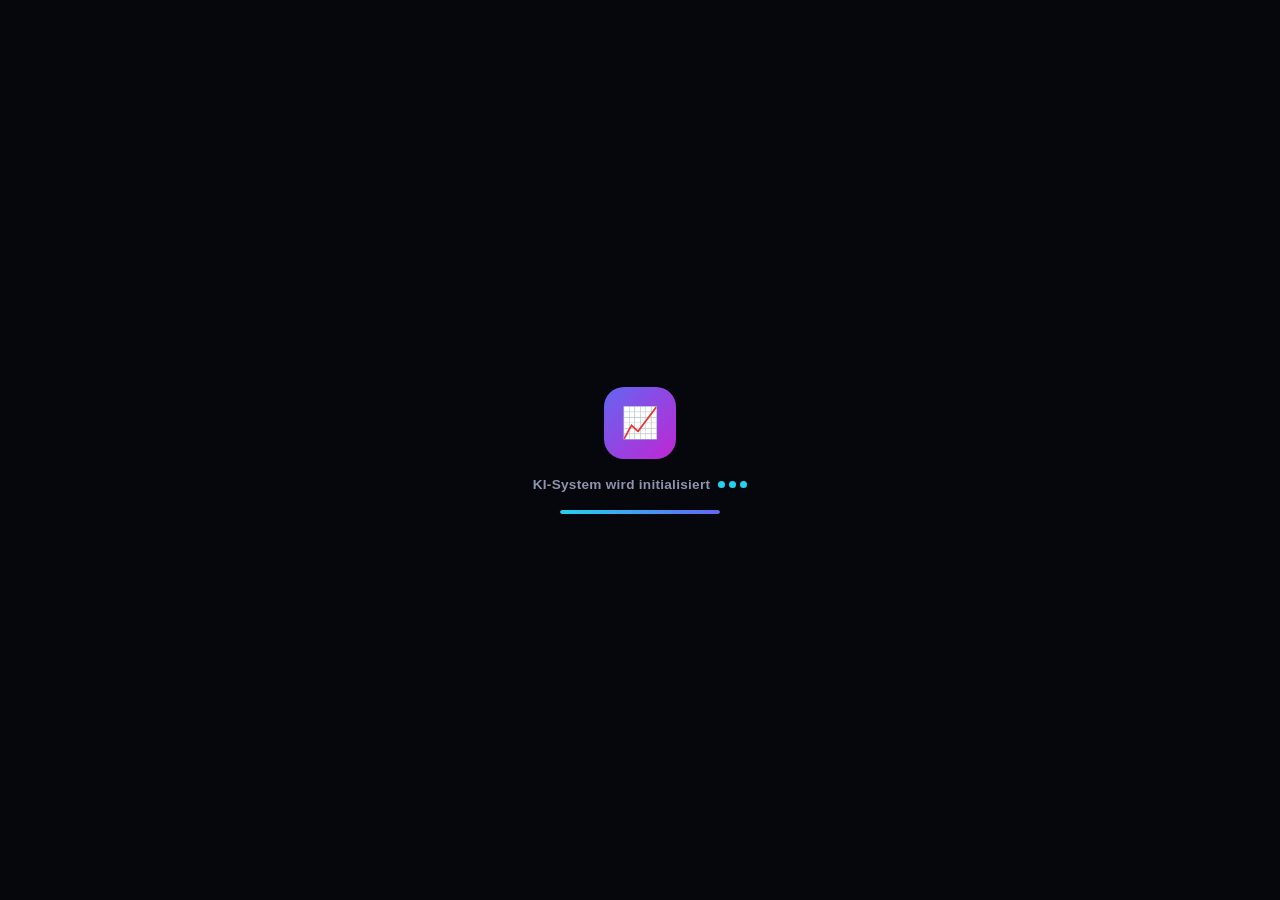
==== commit 1acdb29e: "Add live news from Destatis and ECB, plus UI polish News: scripts/update_news.py fetches the RSS fee" ====
--- a/index.html
+++ b/index.html
@@ -95,9 +95,11 @@
     <section id="news-view" class="view hidden">
       <button class="back-btn">← Zurück</button>
 
-      <div class="ticker">
+      <div class="ticker" data-label="📰 AKTUELL">
         <div id="tickerTrack" class="ticker-track"></div>
       </div>
+
+      <p id="newsStatus" class="news-status hidden" role="status"></p>
 
       <div id="newsAiFazit" class="ai-fazit"></div>
 
@@ -105,11 +107,11 @@
 
       <div class="panel">
         <div class="depot-panel-head">
-          <h2>📰 Markt-News</h2>
+          <h2>📰 Meldungen</h2>
           <button id="newsShuffle" class="mini-btn">🔀 Neue Meldungen</button>
         </div>
         <ul id="newsList" class="info-list news-feed"></ul>
-        <p class="panel-note">Kurz zusammengefasst, damit du nicht alles selbst durchlesen musst. Keine Anlageberatung.</p>
+        <p id="newsNote" class="panel-note"></p>
       </div>
     </section>
 
@@ -224,7 +226,7 @@
   </div>
 
   <div id="confirmModal" class="modal-overlay hidden">
-    <div class="modal-panel">
+    <div class="modal-panel" role="alertdialog" aria-modal="true" aria-describedby="confirmModalText">
       <p id="confirmModalText"></p>
       <div class="controls">
         <button id="confirmModalCancel" class="mini-btn">Abbrechen</button>
@@ -234,7 +236,7 @@
   </div>
 
   <div id="aiModal" class="modal-overlay hidden">
-    <div class="modal-panel ai-panel">
+    <div class="modal-panel ai-panel" role="dialog" aria-modal="true" aria-label="KI-Berater">
       <div class="ai-chat-header">
         <span class="ai-avatar">🤖</span>
         <span class="ai-chat-title">KI-Berater</span>
--- a/style.css
+++ b/style.css
@@ -524,7 +524,7 @@
 }
 
 .ticker::before {
-  content: '🔴 LIVE';
+  content: attr(data-label);
   position: absolute;
   left: 0;
   top: 0;
@@ -543,12 +543,14 @@
 .ticker-track {
   display: inline-block;
   white-space: nowrap;
-  padding-left: 90px;
+  padding-left: 116px;
   font-size: 0.78rem;
   font-weight: 600;
   color: var(--text);
-  animation: tickerScroll 30s linear infinite;
-}
+  animation: tickerScroll 60s linear infinite;
+}
+
+.ticker:hover .ticker-track { animation-play-state: paused; }
 
 @keyframes tickerScroll {
   from { transform: translateX(0); }
@@ -620,6 +622,72 @@
   font-size: 0.7rem;
   opacity: 0.9;
 }
+
+.news-chip.category[data-cat="Markt"] { background: rgba(96, 165, 250, 0.18); color: var(--blue); }
+.news-chip.category[data-cat="Politik"] { background: rgba(167, 139, 250, 0.18); color: var(--purple); }
+.news-chip.category[data-cat="Unternehmen"] { background: rgba(52, 211, 153, 0.16); color: var(--green); }
+.news-chip.category[data-cat="Trend"] { background: rgba(250, 204, 21, 0.16); color: #facc15; }
+.news-chip.category[data-cat="Geldpolitik"] { background: rgba(167, 139, 250, 0.18); color: var(--purple); }
+.news-chip.category[data-cat="Preise"] { background: rgba(250, 204, 21, 0.16); color: #facc15; }
+.news-chip.category[data-cat="Konjunktur"] { background: rgba(96, 165, 250, 0.18); color: var(--blue); }
+.news-chip.category[data-cat="Arbeit"] { background: rgba(52, 211, 153, 0.16); color: var(--green); }
+.news-chip.category[data-cat="Wirtschaft"] { background: rgba(255, 255, 255, 0.08); color: var(--muted); }
+
+.news-lang {
+  display: inline-block;
+  padding: 1px 6px;
+  border-radius: 6px;
+  border: 1px solid var(--panel-border);
+  font-size: 0.62rem;
+  font-weight: 800;
+  letter-spacing: 0.04em;
+  vertical-align: 1px;
+}
+
+.news-status {
+  margin: 0 0 16px;
+  padding: 10px 14px;
+  border-radius: 12px;
+  border: 1px solid rgba(250, 204, 21, 0.35);
+  background: rgba(250, 204, 21, 0.1);
+  color: #fde68a;
+  font-size: 0.8rem;
+  line-height: 1.4;
+}
+
+.news-loading {
+  margin: 0;
+  color: var(--muted);
+  font-size: 0.9rem;
+  text-align: center;
+}
+
+.news-source {
+  display: block;
+  margin-top: 4px;
+  color: var(--muted);
+  font-size: 0.72rem;
+}
+
+.news-source.example { color: #fde68a; }
+
+.news-source a,
+.panel-note a {
+  color: var(--blue);
+  text-decoration: none;
+}
+
+.news-source a:hover,
+.panel-note a:hover { text-decoration: underline; }
+
+a.info-headline,
+a.news-top-link {
+  color: inherit;
+  text-decoration: none;
+}
+
+a.info-headline:hover,
+a.news-top-link:hover { text-decoration: underline; text-underline-offset: 3px; }
 
 .news-feed li {
   animation: fadeInUp 0.3s ease both;
@@ -1238,6 +1306,36 @@
   to { transform: translateY(110vh) rotate(540deg); opacity: 0.9; }
 }
 
+/* Tastatur-Fokus: sichtbarer Ring, nur bei Tastaturbedienung (nicht bei Mausklick) */
+
+:focus-visible {
+  outline: 2px solid var(--blue);
+  outline-offset: 3px;
+}
+
+.ai-advisor-btn:focus-visible,
+.ai-close:focus-visible { outline-color: var(--ai); }
+
+/* Touch: Bedienelemente auf Fingergröße (mind. 44px), sonst sind Kaufen/Verkaufen/Zurück auf dem Handy leicht zu verfehlen */
+
+@media (pointer: coarse) {
+  .back-btn,
+  .mini-btn { min-height: 44px; }
+
+  .link-btn {
+    display: inline-block;
+    padding: 12px 6px;
+  }
+
+  /* Textlinks: Tippfläche vergrößern, ohne dass sich das Layout verschiebt */
+  .news-source a,
+  .panel-note a {
+    display: inline-block;
+    padding: 10px 6px;
+    margin: -10px -6px;
+  }
+}
+
 .hidden { display: none !important; }
 
 @media (prefers-reduced-motion: reduce) {
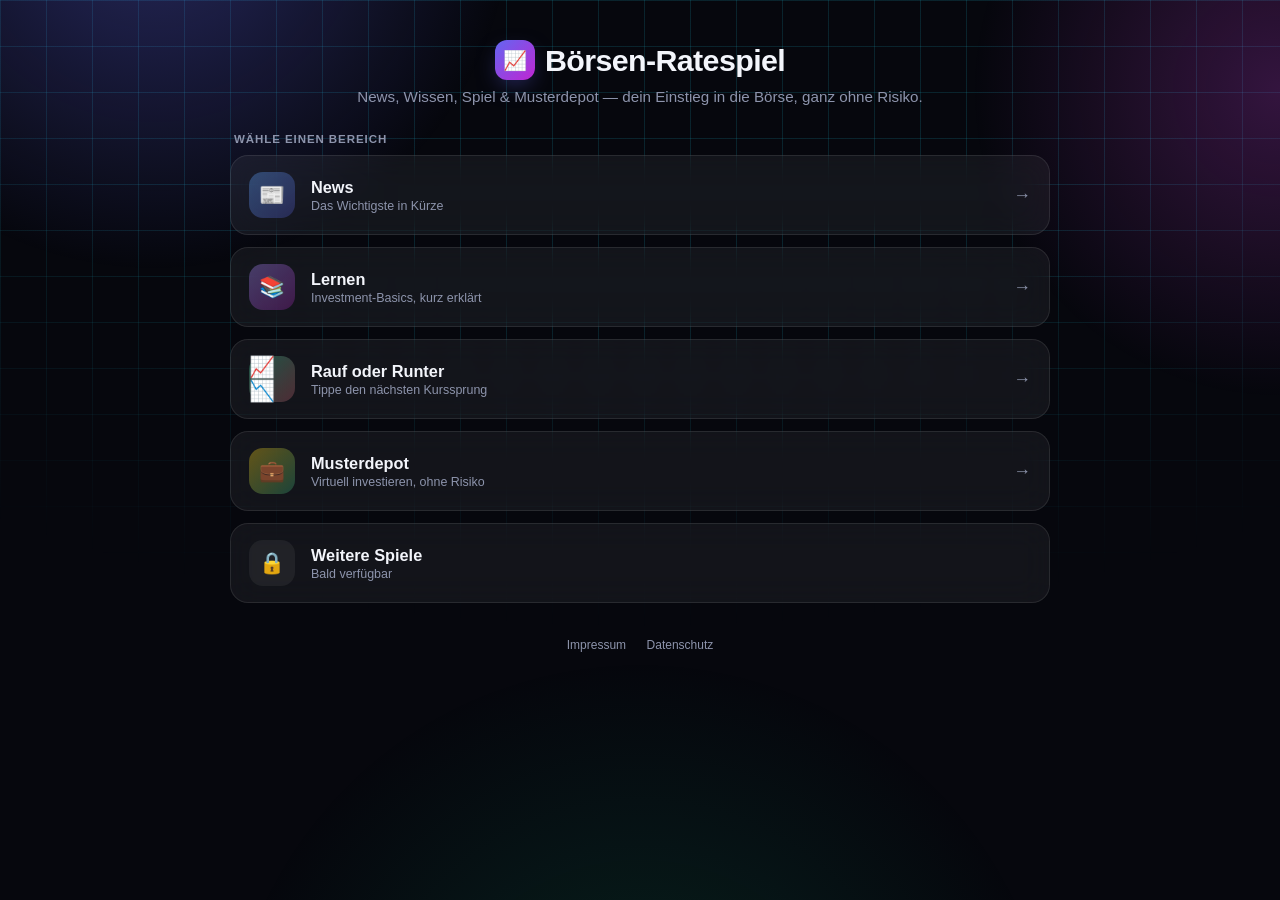
==== commit 7093ca22: "Add broker affiliate CTA to Musterdepot Adds a disclosed partner-link card (Trade Republic, Scalable" ====
--- a/index.html
+++ b/index.html
@@ -189,6 +189,17 @@
         <p class="panel-note">Virtuelles Geld, fiktive Kurse (Random Walk) — kein echtes Marktdaten-Feed, keine Anlageberatung.</p>
       </div>
 
+      <div class="panel broker-cta">
+        <span class="broker-cta-badge">Werbung</span>
+        <h2 class="broker-cta-title">📈 Bereit für den nächsten Schritt?</h2>
+        <p class="broker-cta-text">Das Musterdepot ist reine Übung. Wenn du irgendwann echt investieren willst, kannst du dir hier kostenlos ein Depot bei einem Neobroker eröffnen.</p>
+        <div class="broker-cta-links">
+          <a href="https://www.traderepublic.com/" target="_blank" rel="noopener noreferrer sponsored" class="broker-cta-btn" data-goatcounter-click="broker-traderepublic">Trade Republic <span class="broker-cta-arrow">→</span></a>
+          <a href="https://de.scalable.capital/" target="_blank" rel="noopener noreferrer sponsored" class="broker-cta-btn" data-goatcounter-click="broker-scalablecapital">Scalable Capital <span class="broker-cta-arrow">→</span></a>
+        </div>
+        <p class="broker-cta-disclaimer">Partnerlinks: Meldest du dich über einen dieser Links an, erhalten wir ggf. eine Provision — für dich ändert sich nichts am Preis. Keine Anlageberatung, keine Empfehlung für einen bestimmten Anbieter.</p>
+      </div>
+
       <p class="hint depot-reset-hint">Etwas verklickt? <button id="depotReset" class="link-btn">Depot zurücksetzen</button></p>
     </section>
 
--- a/style.css
+++ b/style.css
@@ -871,6 +871,60 @@
 
 .depot-reset-hint { margin-top: 14px; }
 
+/* Musterdepot: Broker-Empfehlung (Werbung/Partnerlinks) */
+
+.broker-cta {
+  position: relative;
+  margin-top: 14px;
+  background: linear-gradient(135deg, rgba(52, 211, 153, 0.12), rgba(16, 185, 129, 0.06));
+  border: 1px solid rgba(52, 211, 153, 0.3);
+}
+
+.broker-cta-badge {
+  position: absolute;
+  top: 14px;
+  right: 16px;
+  font-size: 0.68rem;
+  font-weight: 700;
+  text-transform: uppercase;
+  letter-spacing: 0.06em;
+  color: var(--muted);
+  background: rgba(255, 255, 255, 0.08);
+  padding: 3px 8px;
+  border-radius: 999px;
+}
+
+.broker-cta-title { margin: 0 0 8px; padding-right: 70px; }
+.broker-cta-text { margin: 0 0 14px; color: var(--muted); }
+
+.broker-cta-links {
+  display: flex;
+  flex-wrap: wrap;
+  gap: 10px;
+  margin-bottom: 12px;
+}
+
+.broker-cta-btn {
+  display: inline-flex;
+  align-items: center;
+  gap: 6px;
+  background: rgba(52, 211, 153, 0.18);
+  border: 1px solid rgba(52, 211, 153, 0.4);
+  color: var(--text);
+  font-weight: 700;
+  font-size: 0.85rem;
+  text-decoration: none;
+  padding: 10px 16px;
+  border-radius: 12px;
+  transition: transform 0.15s ease, background 0.15s ease;
+}
+
+.broker-cta-btn:hover { background: rgba(52, 211, 153, 0.28); transform: translateY(-1px); }
+.broker-cta-btn:active { transform: translateY(0) scale(0.97); }
+.broker-cta-arrow { color: var(--green); }
+
+.broker-cta-disclaimer { margin: 0; font-size: 0.72rem; color: var(--muted); }
+
 /* Lernen: Quiz */
 
 .quiz-intro { margin: 0 0 16px; text-align: left; }
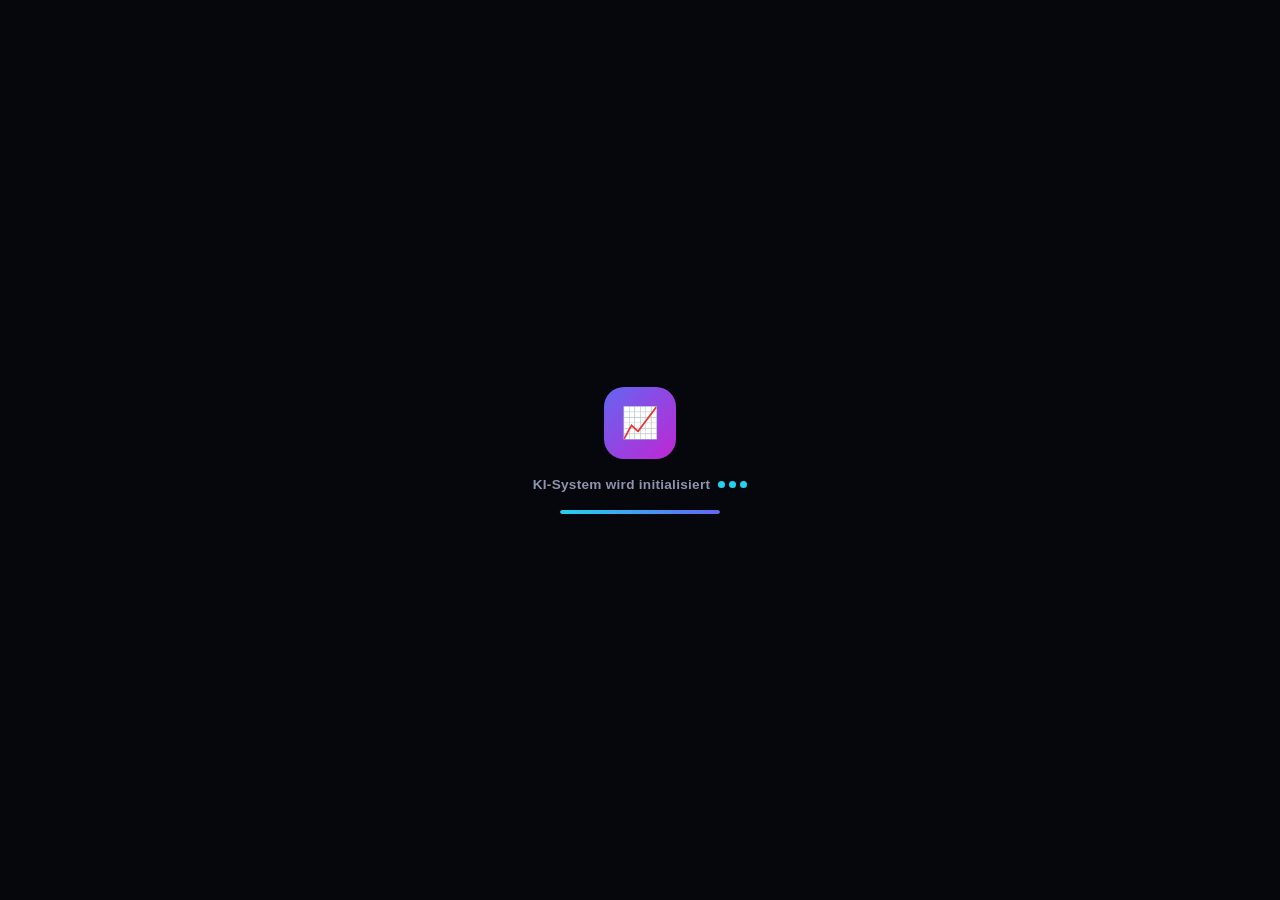
==== commit cae1e7c9: "Add weekly economic calendar to the news view New "Termine der nächsten 7 Tage" panel between top st" ====
--- a/index.html
+++ b/index.html
@@ -105,6 +105,12 @@
 
       <div id="newsTop" class="news-top"></div>
 
+      <div id="terminePanel" class="panel termine-panel hidden">
+        <h2>📅 Termine der nächsten 7 Tage</h2>
+        <div id="termineList" class="termine-days"></div>
+        <p id="termineNote" class="panel-note"></p>
+      </div>
+
       <div class="panel">
         <div class="depot-panel-head">
           <h2>📰 Meldungen</h2>
--- a/style.css
+++ b/style.css
@@ -697,6 +697,89 @@
 .news-feed li:nth-child(2) { animation-delay: 0.1s; }
 .news-feed li:nth-child(3) { animation-delay: 0.15s; }
 
+/* Termine (Wochenvorschau) */
+
+.termine-panel { margin-bottom: 16px; }
+
+.termine-days {
+  display: flex;
+  flex-direction: column;
+  gap: 14px;
+}
+
+.termine-day-label {
+  margin: 0 0 6px;
+  font-size: 0.78rem;
+  font-weight: 800;
+  letter-spacing: 0.04em;
+  text-transform: uppercase;
+  color: var(--muted);
+}
+
+.termine-day.today .termine-day-label { color: var(--blue); }
+
+.termine-list {
+  list-style: none;
+  margin: 0;
+  padding: 0;
+  display: flex;
+  flex-direction: column;
+  gap: 4px;
+}
+
+.termine-list li {
+  display: flex;
+  gap: 12px;
+  padding: 10px 14px;
+  border-left: 3px solid var(--panel-border);
+  border-radius: 0 12px 12px 0;
+  background: rgba(255, 255, 255, 0.03);
+}
+
+.termine-list li.key { border-left-color: #facc15; }
+
+.termine-time {
+  flex: 0 0 3.2em;
+  font-weight: 800;
+  font-size: 0.85rem;
+  font-variant-numeric: tabular-nums;
+  color: var(--text);
+}
+
+.termine-body {
+  display: flex;
+  flex-direction: column;
+  gap: 2px;
+  min-width: 0;
+}
+
+.termine-title {
+  font-weight: 700;
+  font-size: 0.9rem;
+  line-height: 1.35;
+  overflow-wrap: anywhere;
+}
+
+.termine-key {
+  display: inline-block;
+  font-size: 0.62rem;
+  font-weight: 800;
+  padding: 1px 7px;
+  border-radius: 999px;
+  background: rgba(250, 204, 21, 0.16);
+  color: #facc15;
+  vertical-align: 1px;
+  white-space: nowrap;
+}
+
+.termine-sub {
+  color: var(--muted);
+  font-size: 0.8rem;
+  line-height: 1.4;
+}
+
+.termine-body .news-source { margin-top: 2px; }
+
 /* Musterdepot */
 
 .depot-hero {
